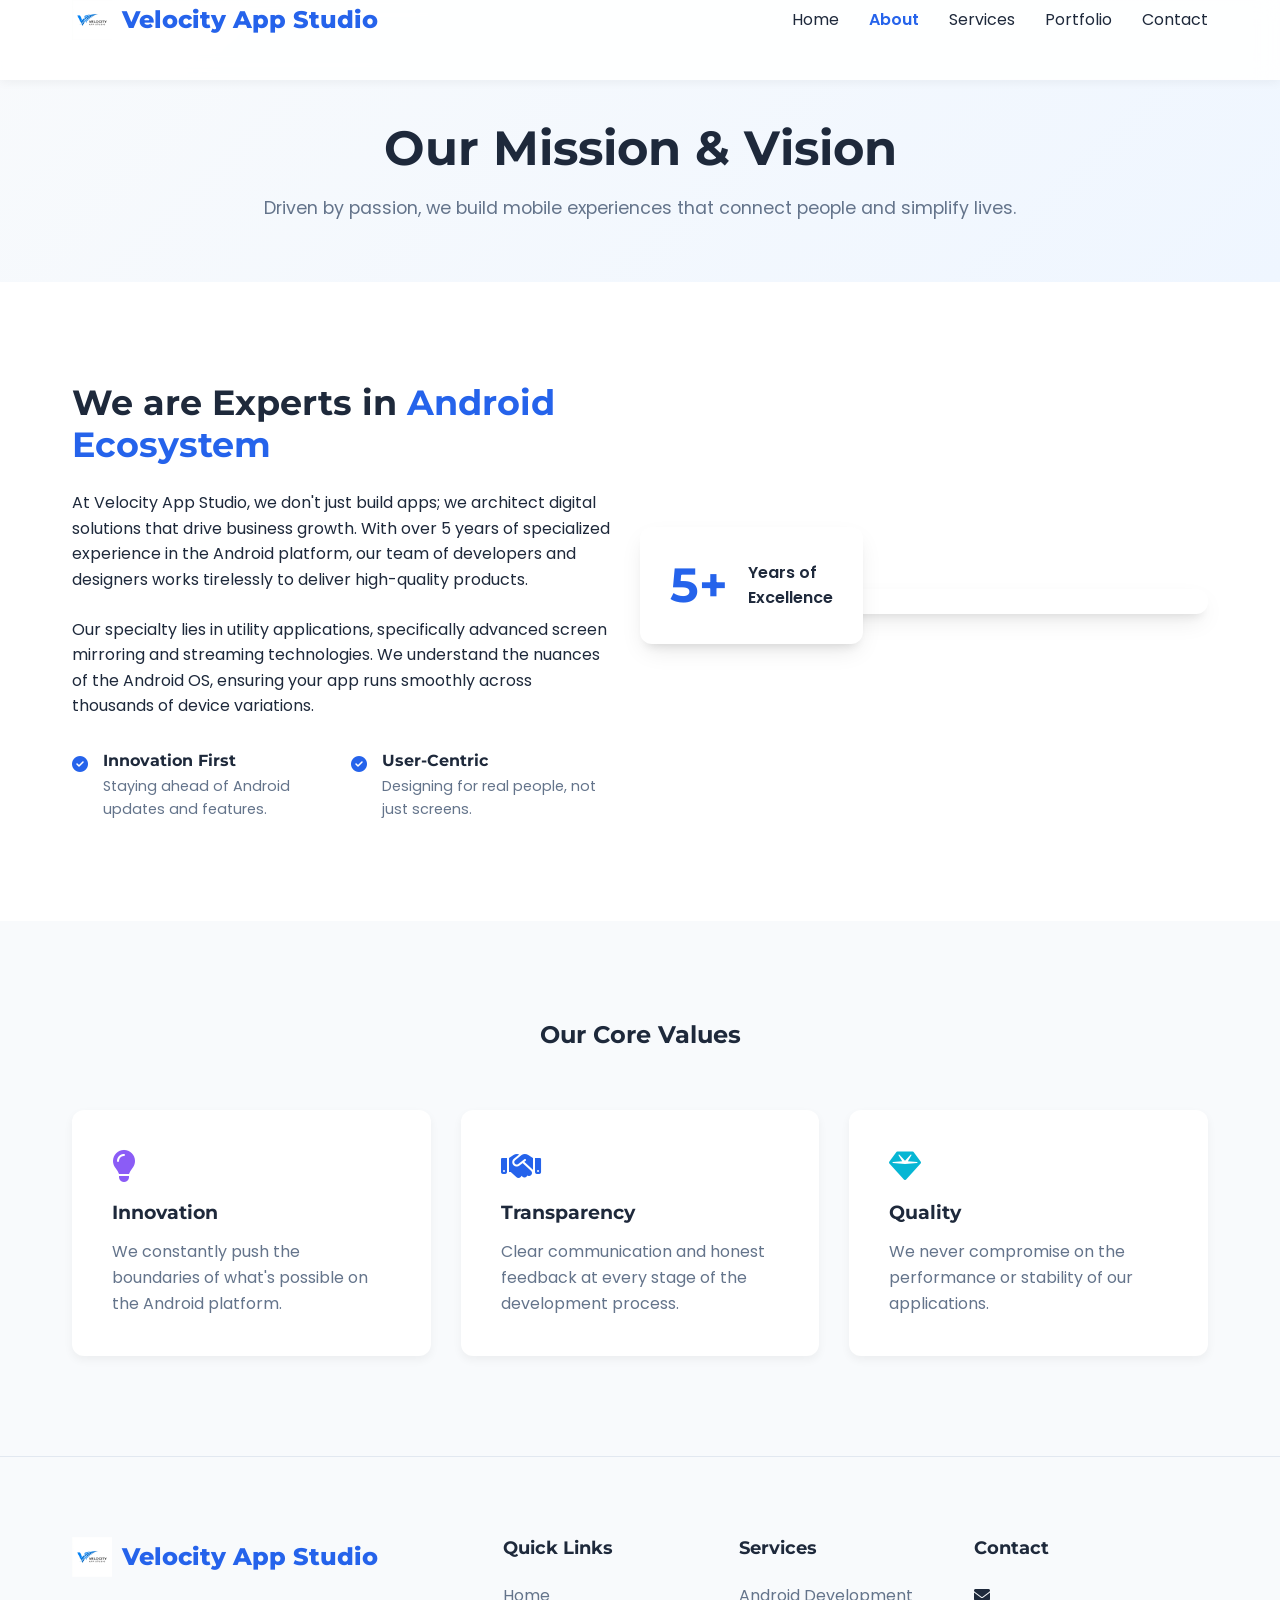
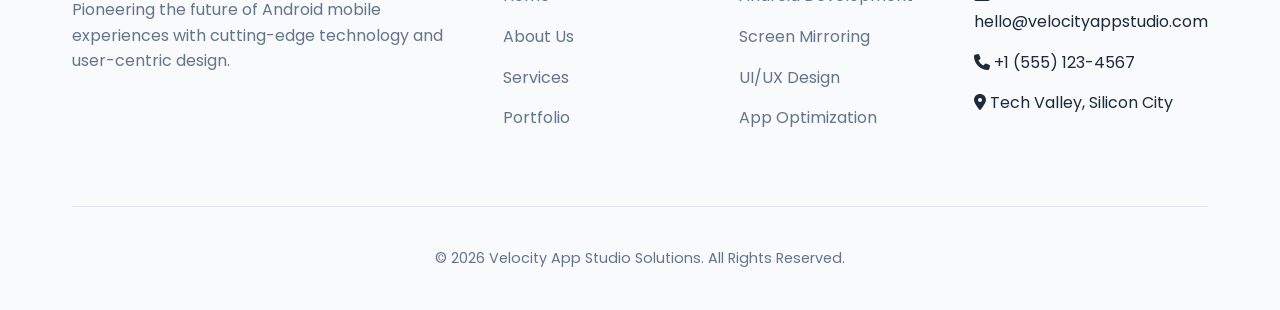
==== about.html @ 6c895ee3 "Initial commit for Velocity App Studio" ====
<!DOCTYPE html>
<html lang="en">
<head>
    <meta charset="UTF-8">
    <meta name="viewport" content="width=device-width, initial-scale=1.0">
    <title>About Us | Velocity App Studio</title>
    <link rel="preconnect" href="https://fonts.googleapis.com">
    <link rel="preconnect" href="https://fonts.gstatic.com" crossorigin>
    <link href="https://fonts.googleapis.com/css2?family=Montserrat:wght@700;800&family=Poppins:wght@300;400;500;600&display=swap" rel="stylesheet">
    <link rel="stylesheet" href="css/style.css">
    <link rel="stylesheet" href="https://cdnjs.cloudflare.com/ajax/libs/font-awesome/6.4.0/css/all.min.css">
</head>
<body>

    <header>
        <div class="container">
            <nav>
                <a href="index.html" class="logo">
                    <img src="images/logo.png" alt="Velocity App Studio Logo">
                    <span>Velocity App Studio</span>
                </a>
                <ul class="nav-links">
                    <li><a href="index.html">Home</a></li>
                    <li><a href="about.html" class="active">About</a></li>
                    <li><a href="services.html">Services</a></li>
                    <li><a href="portfolio.html">Portfolio</a></li>
                    <li><a href="contact.html">Contact</a></li>
                </ul>
                <div class="mobile-toggle">
                    <i class="fas fa-bars"></i>
                </div>
            </nav>
        </div>
    </header>

    <main>
        <section class="page-header section" style="padding: 120px 0 60px; background: linear-gradient(135deg, #f8fafc, #eff6ff);">
            <div class="container" style="text-align: center;">
                <h1 style="font-size: 3rem; margin-bottom: 1rem;">Our Mission & Vision</h1>
                <p style="color: var(--text-muted); max-width: 800px; margin: 0 auto; font-size: 1.1rem;">Driven by passion, we build mobile experiences that connect people and simplify lives.</p>
            </div>
        </section>

        <section class="about-content section">
            <div class="container">
                <div style="display: grid; grid-template-columns: 1fr 1fr; gap: 60px; align-items: center;">
                    <div class="about-text">
                        <h2 style="margin-bottom: 1.5rem; font-size: 2.2rem;">We are Experts in <span style="color: var(--primary);">Android Ecosystem</span></h2>
                        <p style="margin-bottom: 1.5rem;">At Velocity App Studio, we don't just build apps; we architect digital solutions that drive business growth. With over 5 years of specialized experience in the Android platform, our team of developers and designers works tirelessly to deliver high-quality products.</p>
                        <p style="margin-bottom: 2rem;">Our specialty lies in utility applications, specifically advanced screen mirroring and streaming technologies. We understand the nuances of the Android OS, ensuring your app runs smoothly across thousands of device variations.</p>
                        
                        <div style="display: grid; grid-template-columns: 1fr 1fr; gap: 20px;">
                            <div style="display: flex; gap: 15px; align-items: flex-start;">
                                <i class="fas fa-check-circle" style="color: var(--primary); margin-top: 5px;"></i>
                                <div>
                                    <h4 style="margin-bottom: 5px;">Innovation First</h4>
                                    <p style="font-size: 0.9rem; color: var(--text-muted);">Staying ahead of Android updates and features.</p>
                                </div>
                            </div>
                            <div style="display: flex; gap: 15px; align-items: flex-start;">
                                <i class="fas fa-check-circle" style="color: var(--primary); margin-top: 5px;"></i>
                                <div>
                                    <h4 style="margin-bottom: 5px;">User-Centric</h4>
                                    <p style="font-size: 0.9rem; color: var(--text-muted);">Designing for real people, not just screens.</p>
                                </div>
                            </div>
                        </div>
                    </div>
                    <div class="about-image">
                        <div style="position: relative;">
                            <img src="https://images.unsplash.com/photo-1522071820081-009f0129c71c?auto=format&fit=crop&w=800&q=80" alt="Team working" style="border-radius: var(--radius); box-shadow: var(--card-shadow);">
                            <div style="position: absolute; bottom: -30px; left: -30px; background: white; padding: 30px; border-radius: var(--radius); box-shadow: var(--card-shadow); display: flex; align-items: center; gap: 20px;">
                                <h2 style="font-size: 3rem; color: var(--primary);">5+</h2>
                                <p style="font-weight: 600;">Years of<br>Excellence</p>
                            </div>
                        </div>
                    </div>
                </div>
            </div>
        </section>

        <section class="values section" style="background: var(--bg-alt);">
            <div class="container">
                <div style="text-align: center; margin-bottom: 60px;">
                    <h2>Our Core Values</h2>
                </div>
                <div style="display: grid; grid-template-columns: repeat(3, 1fr); gap: 30px;">
                    <div class="reveal" style="background: white; padding: 40px; border-radius: var(--radius); box-shadow: 0 4px 10px rgba(0,0,0,0.05);">
                        <i class="fas fa-lightbulb" style="font-size: 2rem; color: var(--accent); margin-bottom: 20px;"></i>
                        <h3>Innovation</h3>
                        <p style="color: var(--text-muted); margin-top: 15px;">We constantly push the boundaries of what's possible on the Android platform.</p>
                    </div>
                    <div class="reveal" style="background: white; padding: 40px; border-radius: var(--radius); box-shadow: 0 4px 10px rgba(0,0,0,0.05);">
                        <i class="fas fa-handshake" style="font-size: 2rem; color: var(--primary); margin-bottom: 20px;"></i>
                        <h3>Transparency</h3>
                        <p style="color: var(--text-muted); margin-top: 15px;">Clear communication and honest feedback at every stage of the development process.</p>
                    </div>
                    <div class="reveal" style="background: white; padding: 40px; border-radius: var(--radius); box-shadow: 0 4px 10px rgba(0,0,0,0.05);">
                        <i class="fas fa-gem" style="font-size: 2rem; color: var(--secondary); margin-bottom: 20px;"></i>
                        <h3>Quality</h3>
                        <p style="color: var(--text-muted); margin-top: 15px;">We never compromise on the performance or stability of our applications.</p>
                    </div>
                </div>
            </div>
        </section>
    </main>

    <footer>
        <div class="container">
            <div class="footer-grid">
                <div class="footer-brand">
                    <a href="index.html" class="logo">
                        <img src="images/logo.png" alt="Velocity App Studio Logo">
                        <span>Velocity App Studio</span>
                    </a>
                    <p>Pioneering the future of Android mobile experiences with cutting-edge technology and user-centric design.</p>
                </div>
                <div class="footer-links">
                    <h4>Quick Links</h4>
                    <ul>
                        <li><a href="index.html">Home</a></li>
                        <li><a href="about.html">About Us</a></li>
                        <li><a href="services.html">Services</a></li>
                        <li><a href="portfolio.html">Portfolio</a></li>
                    </ul>
                </div>
                <div class="footer-links">
                    <h4>Services</h4>
                    <ul>
                        <li><a href="#">Android Development</a></li>
                        <li><a href="#">Screen Mirroring</a></li>
                        <li><a href="#">UI/UX Design</a></li>
                        <li><a href="#">App Optimization</a></li>
                    </ul>
                </div>
                <div class="footer-links">
                    <h4>Contact</h4>
                    <ul>
                        <li><i class="fas fa-envelope"></i> hello@velocityappstudio.com</li>
                        <li><i class="fas fa-phone"></i> +1 (555) 123-4567</li>
                        <li><i class="fas fa-map-marker-alt"></i> Tech Valley, Silicon City</li>
                    </ul>
                </div>
            </div>
            <div class="footer-bottom">
                <p>&copy; 2026 Velocity App Studio Solutions. All Rights Reserved.</p>
            </div>
        </div>
    </footer>

    <script src="js/main.js"></script>
</body>
</html>
---- css/style.css ----
/* 
  Velocity App Studio - Modern App Development Agency
  Design System & Global Styles
*/

:root {
    --primary: #2563eb;
    --primary-dark: #1d4ed8;
    --secondary: #06b6d4;
    --accent: #8b5cf6;
    --bg-light: #ffffff;
    --bg-alt: #f8fafc;
    --text-main: #1e293b;
    --text-muted: #64748b;
    --white: #ffffff;
    --card-shadow: 0 10px 25px -5px rgba(0, 0, 0, 0.1), 0 8px 10px -6px rgba(0, 0, 0, 0.1);
    --header-height: 80px;
    --radius: 12px;
    --font-heading: 'Montserrat', sans-serif;
    --font-body: 'Poppins', sans-serif;
    --transition: all 0.3s cubic-bezier(0.4, 0, 0.2, 1);
}

* {
    margin: 0;
    padding: 0;
    box-sizing: border-box;
}

html {
    scroll-behavior: smooth;
}

body {
    font-family: var(--font-body);
    color: var(--text-main);
    background-color: var(--bg-light);
    line-height: 1.6;
    overflow-x: hidden;
}

h1, h2, h3, h4, h5, h6 {
    font-family: var(--font-heading);
    font-weight: 700;
    color: var(--text-main);
    line-height: 1.2;
}

a {
    text-decoration: none;
    color: inherit;
    transition: var(--transition);
}

ul {
    list-style: none;
}

img {
    max-width: 100%;
    height: auto;
    display: block;
}

.container {
    max-width: 1200px;
    margin: 0 auto;
    padding: 0 2rem;
}

.section {
    padding: 100px 0;
}

.btn {
    display: inline-block;
    padding: 12px 32px;
    border-radius: 50px;
    font-weight: 600;
    cursor: pointer;
    transition: var(--transition);
    border: none;
    font-size: 1rem;
}

.btn-primary {
    background: linear-gradient(135deg, var(--primary), var(--secondary));
    color: var(--white);
    box-shadow: 0 4px 15px rgba(37, 99, 235, 0.3);
}

.btn-primary:hover {
    transform: translateY(-2px);
    box-shadow: 0 8px 20px rgba(37, 99, 235, 0.4);
}

.btn-outline {
    background: transparent;
    border: 2px solid var(--primary);
    color: var(--primary);
}

.btn-outline:hover {
    background: var(--primary);
    color: var(--white);
}

/* Navbar */
header {
    height: var(--header-height);
    background: rgba(255, 255, 255, 0.9);
    backdrop-filter: blur(10px);
    position: fixed;
    top: 0;
    left: 0;
    width: 100%;
    z-index: 1000;
    box-shadow: 0 2px 10px rgba(0,0,0,0.05);
}

nav {
    display: flex;
    justify-content: space-between;
    align-items: center;
    height: 100%;
}

.logo {
    display: flex;
    align-items: center;
    gap: 10px;
    font-size: 1.5rem;
    font-weight: 800;
    color: var(--primary);
    font-family: var(--font-heading);
}

.logo img {
    height: 40px;
}

.nav-links {
    display: flex;
    gap: 30px;
}

.nav-links a:hover {
    color: var(--primary);
}

.nav-links a.active {
    color: var(--primary);
    font-weight: 600;
}

.mobile-toggle {
    display: none;
}

/* Footer */
footer {
    background: var(--bg-alt);
    padding: 80px 0 40px;
    border-top: 1px solid #e2e8f0;
}

.footer-grid {
    display: grid;
    grid-template-columns: 2fr 1fr 1fr 1fr;
    gap: 40px;
    margin-bottom: 60px;
}

.footer-brand p {
    margin: 20px 0;
    color: var(--text-muted);
}

.footer-links h4 {
    margin-bottom: 25px;
    font-size: 1.1rem;
}

.footer-links ul li {
    margin-bottom: 15px;
}

.footer-links ul li a {
    color: var(--text-muted);
}

.footer-links ul li a:hover {
    color: var(--primary);
    padding-left: 5px;
}

.footer-bottom {
    text-align: center;
    padding-top: 40px;
    border-top: 1px solid #e2e8f0;
    color: var(--text-muted);
    font-size: 0.9rem;
}

/* Animations */
.reveal {
    opacity: 0;
    transform: translateY(30px);
    transition: all 0.8s ease-out;
}

.reveal.active {
    opacity: 1;
    transform: translateY(0);
}

@media (max-width: 768px) {
    .nav-links {
        display: none;
    }
    
    .mobile-toggle {
        display: block;
        font-size: 1.5rem;
    }

    .footer-grid {
        grid-template-columns: 1fr 1fr;
    }
}

@media (max-width: 480px) {
    .footer-grid {
        grid-template-columns: 1fr;
    }
}
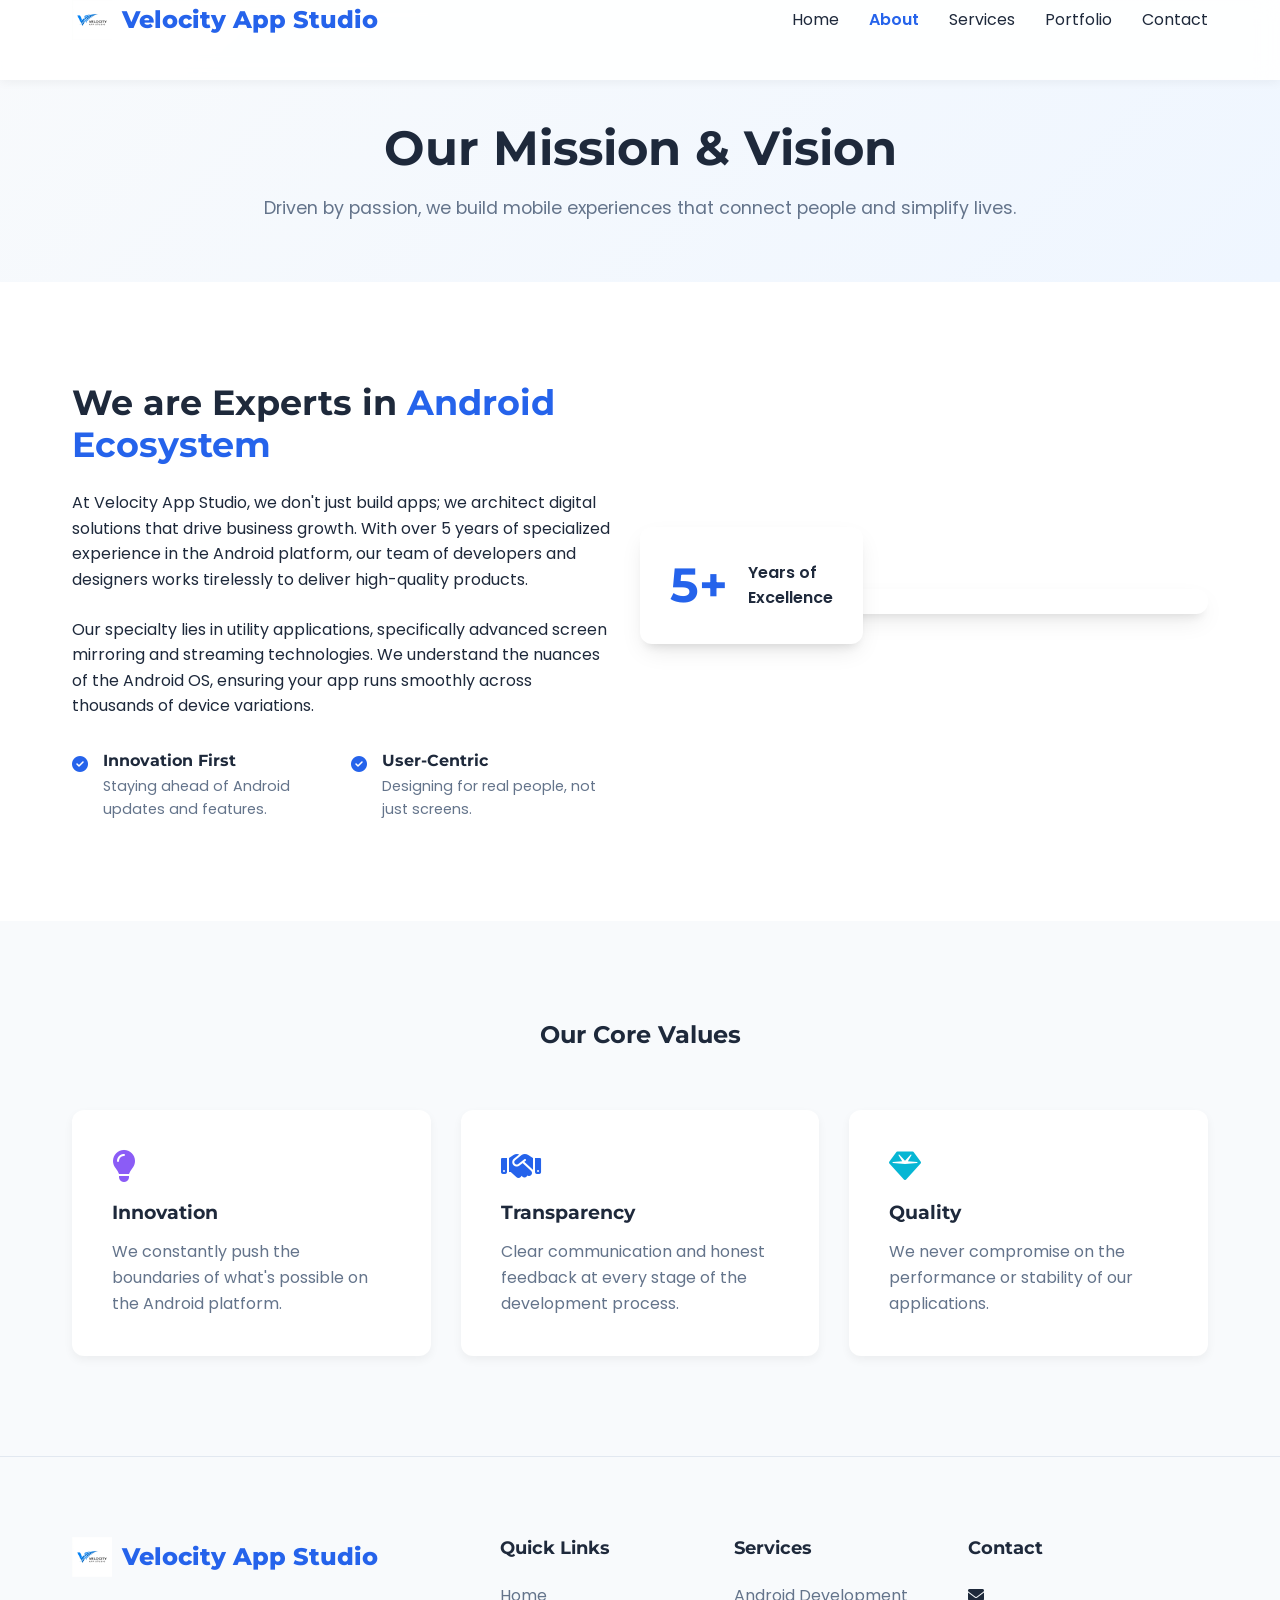
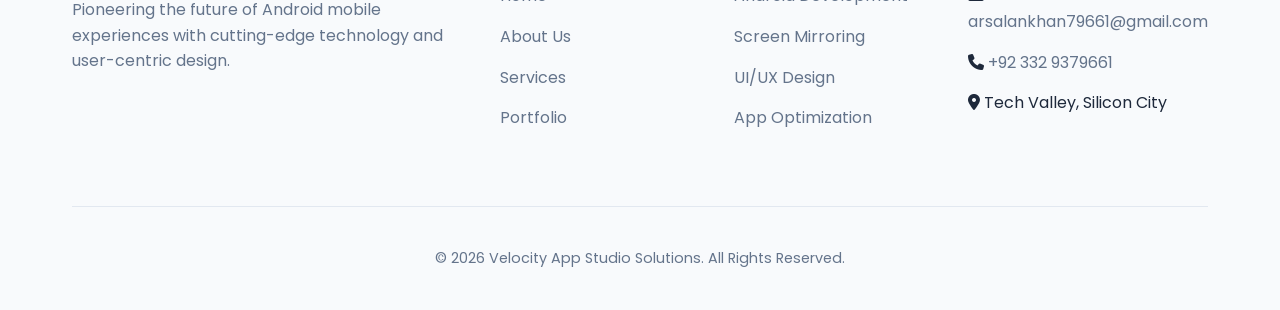
==== commit db4b231a: "Update contact information with actual details and WhatsApp links" ====
--- a/about.html
+++ b/about.html
@@ -136,8 +136,8 @@
                 <div class="footer-links">
                     <h4>Contact</h4>
                     <ul>
-                        <li><i class="fas fa-envelope"></i> hello@velocityappstudio.com</li>
-                        <li><i class="fas fa-phone"></i> +1 (555) 123-4567</li>
+                        <li><i class="fas fa-envelope"></i> <a href="mailto:arsalankhan79661@gmail.com">arsalankhan79661@gmail.com</a></li>
+                        <li><i class="fas fa-phone"></i> <a href="https://wa.me/923329379661">+92 332 9379661</a></li>
                         <li><i class="fas fa-map-marker-alt"></i> Tech Valley, Silicon City</li>
                     </ul>
                 </div>
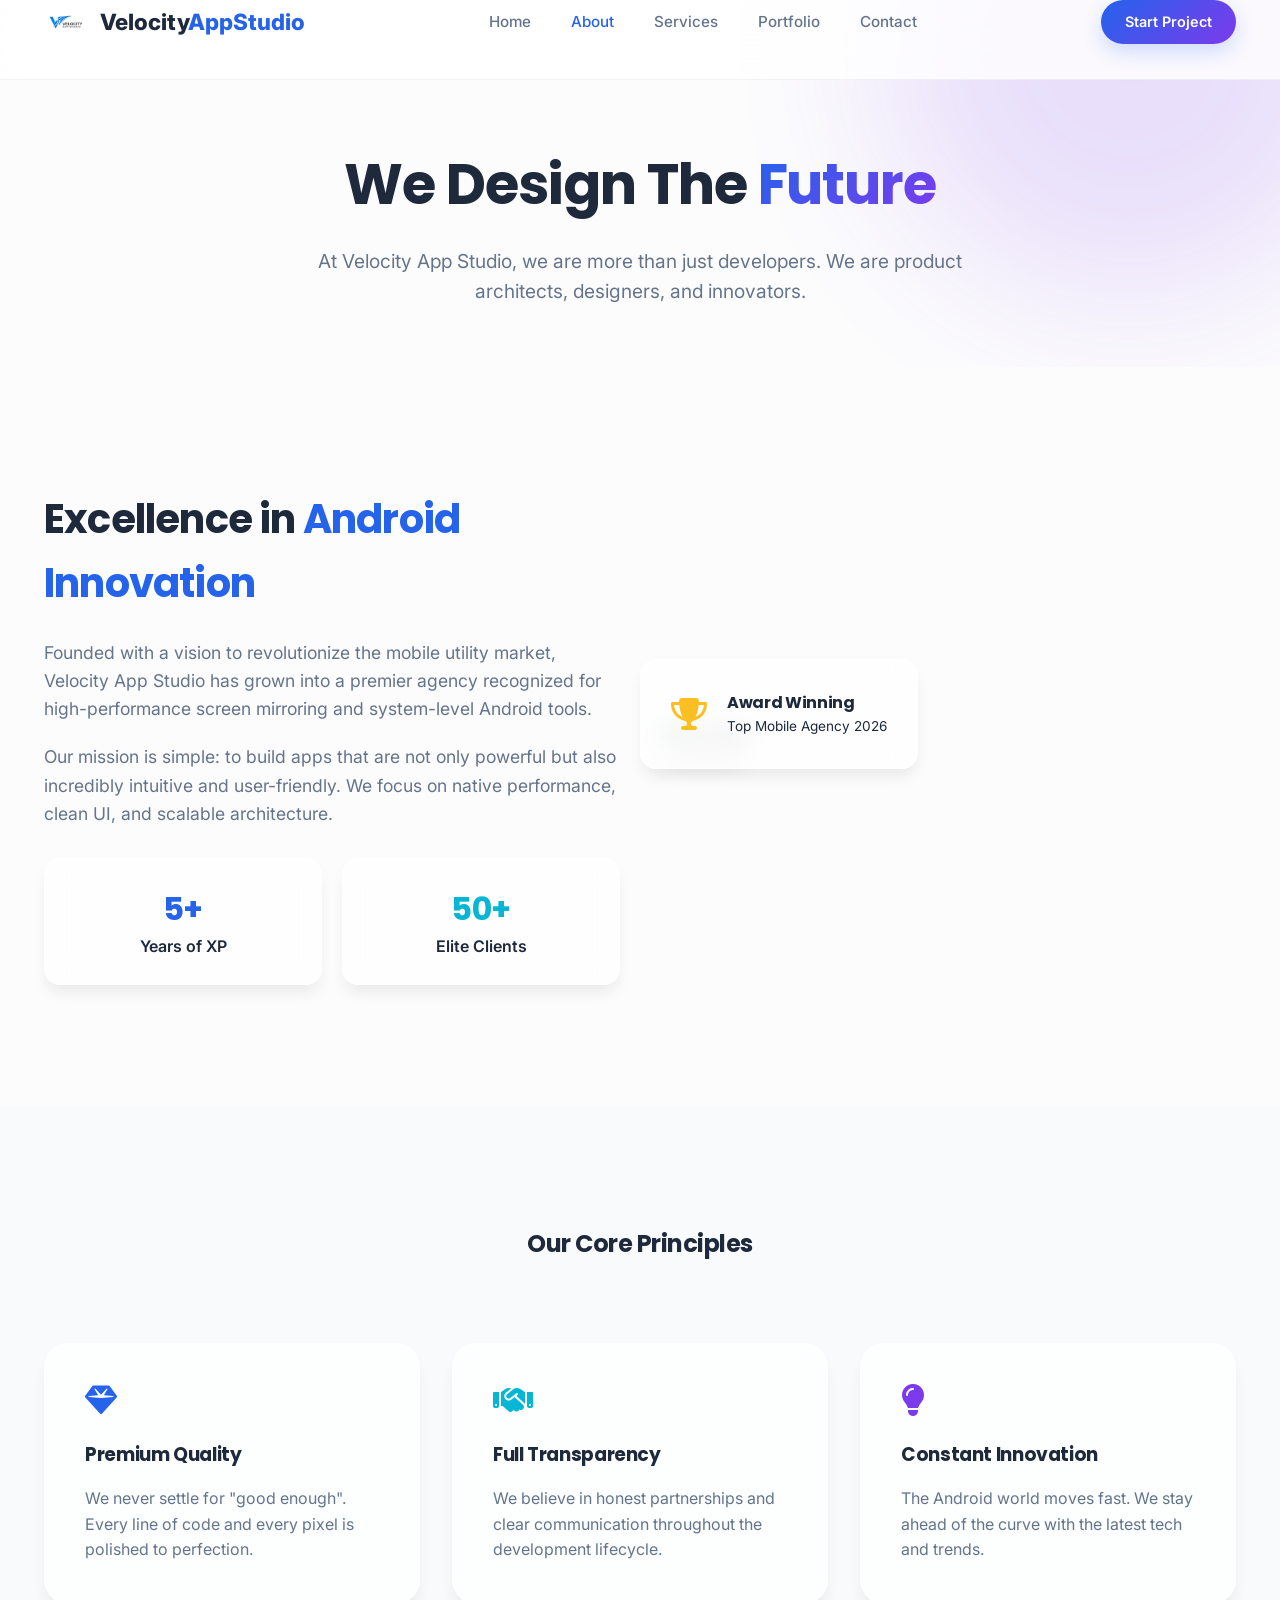
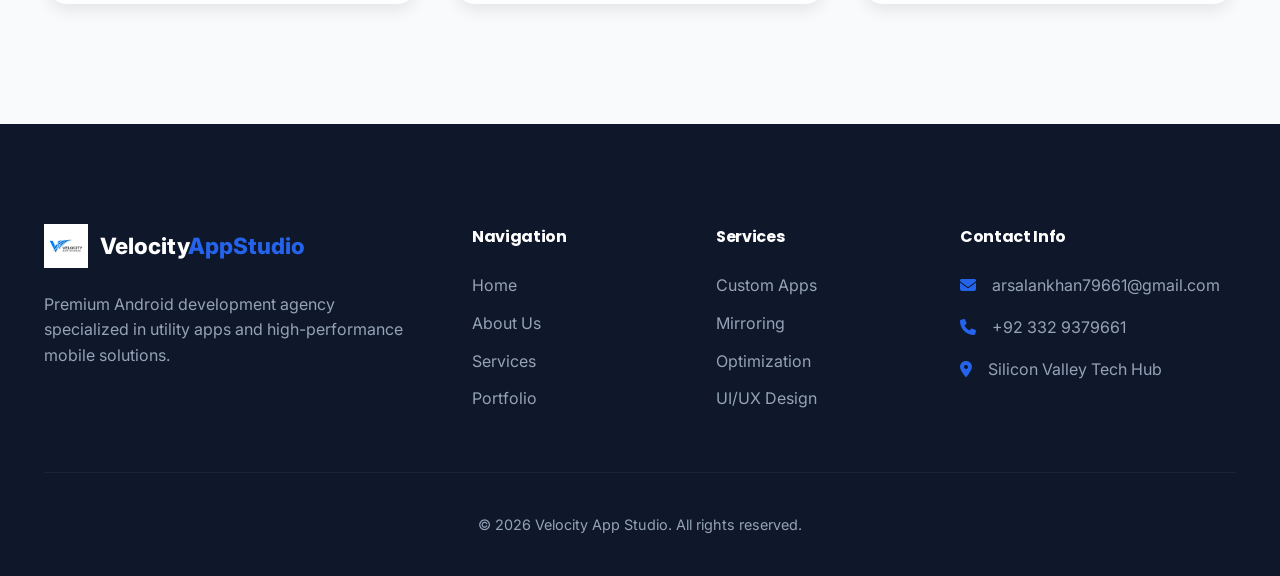
==== commit 52441119: "UI/UX Redesign v2.0: Premium Glassmorphism, Advanced Animations, and Enhanced Mobile Layout" ====
--- a/about.html
+++ b/about.html
@@ -4,9 +4,6 @@
     <meta charset="UTF-8">
     <meta name="viewport" content="width=device-width, initial-scale=1.0">
     <title>About Us | Velocity App Studio</title>
-    <link rel="preconnect" href="https://fonts.googleapis.com">
-    <link rel="preconnect" href="https://fonts.gstatic.com" crossorigin>
-    <link href="https://fonts.googleapis.com/css2?family=Montserrat:wght@700;800&family=Poppins:wght@300;400;500;600&display=swap" rel="stylesheet">
     <link rel="stylesheet" href="css/style.css">
     <link rel="stylesheet" href="https://cdnjs.cloudflare.com/ajax/libs/font-awesome/6.4.0/css/all.min.css">
 </head>
@@ -16,8 +13,8 @@
         <div class="container">
             <nav>
                 <a href="index.html" class="logo">
-                    <img src="images/logo.png" alt="Velocity App Studio Logo">
-                    <span>Velocity App Studio</span>
+                    <img src="images/logo.png" alt="Logo">
+                    <span>Velocity<span style="color: var(--primary);">AppStudio</span></span>
                 </a>
                 <ul class="nav-links">
                     <li><a href="index.html">Home</a></li>
@@ -26,52 +23,48 @@
                     <li><a href="portfolio.html">Portfolio</a></li>
                     <li><a href="contact.html">Contact</a></li>
                 </ul>
-                <div class="mobile-toggle">
-                    <i class="fas fa-bars"></i>
-                </div>
+                <a href="contact.html" class="btn btn-primary" style="padding: 10px 24px; font-size: 0.9rem;">Start Project</a>
             </nav>
         </div>
     </header>
 
     <main>
-        <section class="page-header section" style="padding: 120px 0 60px; background: linear-gradient(135deg, #f8fafc, #eff6ff);">
+        <section class="hero" style="padding-top: 140px; padding-bottom: 60px;">
+            <div class="hero-bg-shapes">
+                <div class="shape shape-1" style="background: var(--secondary);"></div>
+            </div>
             <div class="container" style="text-align: center;">
-                <h1 style="font-size: 3rem; margin-bottom: 1rem;">Our Mission & Vision</h1>
-                <p style="color: var(--text-muted); max-width: 800px; margin: 0 auto; font-size: 1.1rem;">Driven by passion, we build mobile experiences that connect people and simplify lives.</p>
+                <h1 style="font-size: 3.5rem; margin-bottom: 16px;">We Design The <span class="text-gradient">Future</span></h1>
+                <p style="color: var(--text-muted); max-width: 700px; margin: 0 auto; font-size: 1.2rem;">At Velocity App Studio, we are more than just developers. We are product architects, designers, and innovators.</p>
             </div>
         </section>
 
-        <section class="about-content section">
+        <section class="section">
             <div class="container">
-                <div style="display: grid; grid-template-columns: 1fr 1fr; gap: 60px; align-items: center;">
-                    <div class="about-text">
-                        <h2 style="margin-bottom: 1.5rem; font-size: 2.2rem;">We are Experts in <span style="color: var(--primary);">Android Ecosystem</span></h2>
-                        <p style="margin-bottom: 1.5rem;">At Velocity App Studio, we don't just build apps; we architect digital solutions that drive business growth. With over 5 years of specialized experience in the Android platform, our team of developers and designers works tirelessly to deliver high-quality products.</p>
-                        <p style="margin-bottom: 2rem;">Our specialty lies in utility applications, specifically advanced screen mirroring and streaming technologies. We understand the nuances of the Android OS, ensuring your app runs smoothly across thousands of device variations.</p>
+                <div class="grid-2">
+                    <div class="reveal">
+                        <h2 style="font-size: 2.5rem; margin-bottom: 24px;">Excellence in <span style="color: var(--primary);">Android Innovation</span></h2>
+                        <p style="margin-bottom: 20px; font-size: 1.1rem; color: var(--text-muted);">Founded with a vision to revolutionize the mobile utility market, Velocity App Studio has grown into a premier agency recognized for high-performance screen mirroring and system-level Android tools.</p>
+                        <p style="margin-bottom: 30px; font-size: 1.1rem; color: var(--text-muted);">Our mission is simple: to build apps that are not only powerful but also incredibly intuitive and user-friendly. We focus on native performance, clean UI, and scalable architecture.</p>
                         
-                        <div style="display: grid; grid-template-columns: 1fr 1fr; gap: 20px;">
-                            <div style="display: flex; gap: 15px; align-items: flex-start;">
-                                <i class="fas fa-check-circle" style="color: var(--primary); margin-top: 5px;"></i>
-                                <div>
-                                    <h4 style="margin-bottom: 5px;">Innovation First</h4>
-                                    <p style="font-size: 0.9rem; color: var(--text-muted);">Staying ahead of Android updates and features.</p>
-                                </div>
+                        <div class="grid-2" style="gap: 20px;">
+                            <div class="glass-card" style="padding: 24px; text-align: center;">
+                                <h3 style="font-size: 2rem; color: var(--primary);">5+</h3>
+                                <p style="font-weight: 600;">Years of XP</p>
                             </div>
-                            <div style="display: flex; gap: 15px; align-items: flex-start;">
-                                <i class="fas fa-check-circle" style="color: var(--primary); margin-top: 5px;"></i>
-                                <div>
-                                    <h4 style="margin-bottom: 5px;">User-Centric</h4>
-                                    <p style="font-size: 0.9rem; color: var(--text-muted);">Designing for real people, not just screens.</p>
-                                </div>
+                            <div class="glass-card" style="padding: 24px; text-align: center;">
+                                <h3 style="font-size: 2rem; color: var(--accent);">50+</h3>
+                                <p style="font-weight: 600;">Elite Clients</p>
                             </div>
                         </div>
                     </div>
-                    <div class="about-image">
-                        <div style="position: relative;">
-                            <img src="https://images.unsplash.com/photo-1522071820081-009f0129c71c?auto=format&fit=crop&w=800&q=80" alt="Team working" style="border-radius: var(--radius); box-shadow: var(--card-shadow);">
-                            <div style="position: absolute; bottom: -30px; left: -30px; background: white; padding: 30px; border-radius: var(--radius); box-shadow: var(--card-shadow); display: flex; align-items: center; gap: 20px;">
-                                <h2 style="font-size: 3rem; color: var(--primary);">5+</h2>
-                                <p style="font-weight: 600;">Years of<br>Excellence</p>
+                    <div class="reveal" style="position: relative;">
+                        <img src="https://images.unsplash.com/photo-1552664730-d307ca884978?auto=format&fit=crop&w=800&q=80" alt="Our Team" style="width: 100%; border-radius: var(--radius-lg); box-shadow: var(--shadow-lg);">
+                        <div class="glass-card" style="position: absolute; bottom: -20px; left: -20px; padding: 30px; display: flex; align-items: center; gap: 20px;">
+                            <i class="fas fa-trophy fa-2x" style="color: #fbbf24;"></i>
+                            <div>
+                                <h4 style="margin: 0;">Award Winning</h4>
+                                <p style="font-size: 0.85rem; margin: 0;">Top Mobile Agency 2026</p>
                             </div>
                         </div>
                     </div>
@@ -79,26 +72,27 @@
             </div>
         </section>
 
-        <section class="values section" style="background: var(--bg-alt);">
+        <!-- Values -->
+        <section class="section" style="background: #f8fafc;">
             <div class="container">
-                <div style="text-align: center; margin-bottom: 60px;">
-                    <h2>Our Core Values</h2>
+                <div style="text-align: center; margin-bottom: 80px;">
+                    <h2>Our Core Principles</h2>
                 </div>
-                <div style="display: grid; grid-template-columns: repeat(3, 1fr); gap: 30px;">
-                    <div class="reveal" style="background: white; padding: 40px; border-radius: var(--radius); box-shadow: 0 4px 10px rgba(0,0,0,0.05);">
-                        <i class="fas fa-lightbulb" style="font-size: 2rem; color: var(--accent); margin-bottom: 20px;"></i>
-                        <h3>Innovation</h3>
-                        <p style="color: var(--text-muted); margin-top: 15px;">We constantly push the boundaries of what's possible on the Android platform.</p>
+                <div class="grid-3">
+                    <div class="card glass-card reveal">
+                        <i class="fas fa-gem fa-2x" style="color: var(--primary); margin-bottom: 24px;"></i>
+                        <h3>Premium Quality</h3>
+                        <p style="color: var(--text-muted); margin-top: 16px;">We never settle for "good enough". Every line of code and every pixel is polished to perfection.</p>
                     </div>
-                    <div class="reveal" style="background: white; padding: 40px; border-radius: var(--radius); box-shadow: 0 4px 10px rgba(0,0,0,0.05);">
-                        <i class="fas fa-handshake" style="font-size: 2rem; color: var(--primary); margin-bottom: 20px;"></i>
-                        <h3>Transparency</h3>
-                        <p style="color: var(--text-muted); margin-top: 15px;">Clear communication and honest feedback at every stage of the development process.</p>
+                    <div class="card glass-card reveal">
+                        <i class="fas fa-handshake fa-2x" style="color: var(--accent); margin-bottom: 24px;"></i>
+                        <h3>Full Transparency</h3>
+                        <p style="color: var(--text-muted); margin-top: 16px;">We believe in honest partnerships and clear communication throughout the development lifecycle.</p>
                     </div>
-                    <div class="reveal" style="background: white; padding: 40px; border-radius: var(--radius); box-shadow: 0 4px 10px rgba(0,0,0,0.05);">
-                        <i class="fas fa-gem" style="font-size: 2rem; color: var(--secondary); margin-bottom: 20px;"></i>
-                        <h3>Quality</h3>
-                        <p style="color: var(--text-muted); margin-top: 15px;">We never compromise on the performance or stability of our applications.</p>
+                    <div class="card glass-card reveal">
+                        <i class="fas fa-lightbulb fa-2x" style="color: var(--secondary); margin-bottom: 24px;"></i>
+                        <h3>Constant Innovation</h3>
+                        <p style="color: var(--text-muted); margin-top: 16px;">The Android world moves fast. We stay ahead of the curve with the latest tech and trends.</p>
                     </div>
                 </div>
             </div>
@@ -107,43 +101,43 @@
 
     <footer>
         <div class="container">
-            <div class="footer-grid">
-                <div class="footer-brand">
-                    <a href="index.html" class="logo">
-                        <img src="images/logo.png" alt="Velocity App Studio Logo">
-                        <span>Velocity App Studio</span>
+            <div style="display: grid; grid-template-columns: 2fr 1fr 1fr 1.5fr; gap: 60px; margin-bottom: 60px;">
+                <div>
+                    <a href="index.html" class="logo" style="color: white; margin-bottom: 24px;">
+                        <img src="images/logo.png" alt="Logo">
+                        <span>Velocity<span style="color: var(--primary);">AppStudio</span></span>
                     </a>
-                    <p>Pioneering the future of Android mobile experiences with cutting-edge technology and user-centric design.</p>
+                    <p style="margin-bottom: 30px;">Premium Android development agency specialized in utility apps and high-performance mobile solutions.</p>
                 </div>
-                <div class="footer-links">
-                    <h4>Quick Links</h4>
-                    <ul>
+                <div>
+                    <h4>Navigation</h4>
+                    <ul style="display: grid; gap: 12px;">
                         <li><a href="index.html">Home</a></li>
                         <li><a href="about.html">About Us</a></li>
                         <li><a href="services.html">Services</a></li>
                         <li><a href="portfolio.html">Portfolio</a></li>
                     </ul>
                 </div>
-                <div class="footer-links">
+                <div>
                     <h4>Services</h4>
-                    <ul>
-                        <li><a href="#">Android Development</a></li>
-                        <li><a href="#">Screen Mirroring</a></li>
+                    <ul style="display: grid; gap: 12px;">
+                        <li><a href="#">Custom Apps</a></li>
+                        <li><a href="#">Mirroring</a></li>
+                        <li><a href="#">Optimization</a></li>
                         <li><a href="#">UI/UX Design</a></li>
-                        <li><a href="#">App Optimization</a></li>
                     </ul>
                 </div>
-                <div class="footer-links">
-                    <h4>Contact</h4>
-                    <ul>
-                        <li><i class="fas fa-envelope"></i> <a href="mailto:arsalankhan79661@gmail.com">arsalankhan79661@gmail.com</a></li>
-                        <li><i class="fas fa-phone"></i> <a href="https://wa.me/923329379661">+92 332 9379661</a></li>
-                        <li><i class="fas fa-map-marker-alt"></i> Tech Valley, Silicon City</li>
+                <div>
+                    <h4>Contact Info</h4>
+                    <ul style="display: grid; gap: 16px;">
+                        <li><i class="fas fa-envelope" style="color: var(--primary); margin-right: 12px;"></i> arsalankhan79661@gmail.com</li>
+                        <li><i class="fas fa-phone" style="color: var(--primary); margin-right: 12px;"></i> +92 332 9379661</li>
+                        <li><i class="fas fa-location-dot" style="color: var(--primary); margin-right: 12px;"></i> Silicon Valley Tech Hub</li>
                     </ul>
                 </div>
             </div>
-            <div class="footer-bottom">
-                <p>&copy; 2026 Velocity App Studio Solutions. All Rights Reserved.</p>
+            <div style="border-top: 1px solid rgba(255,255,255,0.05); padding-top: 40px; text-align: center; font-size: 0.9rem;">
+                <p>&copy; 2026 Velocity App Studio. All rights reserved.</p>
             </div>
         </div>
     </footer>
--- a/css/style.css
+++ b/css/style.css
@@ -1,26 +1,47 @@
 /* 
-  Velocity App Studio - Modern App Development Agency
-  Design System & Global Styles
+  Velocity App Studio - Premium Design System v2.0
+  Focus: Modernity, Glassmorphism, Sophisticated Gradients
 */
 
+@import url('https://fonts.googleapis.com/css2?family=Inter:wght@300;400;500;600;700&family=Poppins:wght@600;700;800&display=swap');
+
 :root {
+    /* Color Palette */
+    --primary-gradient: linear-gradient(135deg, #2563eb 0%, #7c3aed 100%);
+    --accent-gradient: linear-gradient(135deg, #06b6d4 0%, #3b82f6 100%);
+    --surface-glass: rgba(255, 255, 255, 0.7);
+    --surface-glass-border: rgba(255, 255, 255, 0.3);
+    
     --primary: #2563eb;
-    --primary-dark: #1d4ed8;
-    --secondary: #06b6d4;
-    --accent: #8b5cf6;
-    --bg-light: #ffffff;
-    --bg-alt: #f8fafc;
+    --secondary: #7c3aed;
+    --accent: #06b6d4;
+    --bg-main: #fcfcfd;
+    --bg-dark: #0f172a;
     --text-main: #1e293b;
     --text-muted: #64748b;
     --white: #ffffff;
-    --card-shadow: 0 10px 25px -5px rgba(0, 0, 0, 0.1), 0 8px 10px -6px rgba(0, 0, 0, 0.1);
+    
+    /* Spacing & Radius */
+    --radius-lg: 24px;
+    --radius-md: 16px;
+    --radius-sm: 8px;
     --header-height: 80px;
-    --radius: 12px;
-    --font-heading: 'Montserrat', sans-serif;
-    --font-body: 'Poppins', sans-serif;
-    --transition: all 0.3s cubic-bezier(0.4, 0, 0.2, 1);
-}
-
+    
+    /* Shadows */
+    --shadow-sm: 0 4px 6px -1px rgba(0, 0, 0, 0.05);
+    --shadow-md: 0 10px 15px -3px rgba(0, 0, 0, 0.08);
+    --shadow-lg: 0 20px 25px -5px rgba(0, 0, 0, 0.1);
+    --shadow-hover: 0 25px 50px -12px rgba(37, 99, 235, 0.15);
+    
+    /* Typography */
+    --font-heading: 'Poppins', sans-serif;
+    --font-body: 'Inter', sans-serif;
+    
+    /* Transitions */
+    --transition: all 0.4s cubic-bezier(0.16, 1, 0.3, 1);
+}
+
+/* Global Reset & Base */
 * {
     margin: 0;
     padding: 0;
@@ -34,16 +55,15 @@
 body {
     font-family: var(--font-body);
     color: var(--text-main);
-    background-color: var(--bg-light);
+    background-color: var(--bg-main);
     line-height: 1.6;
     overflow-x: hidden;
 }
 
-h1, h2, h3, h4, h5, h6 {
+h1, h2, h3, h4 {
     font-family: var(--font-heading);
     font-weight: 700;
-    color: var(--text-main);
-    line-height: 1.2;
+    letter-spacing: -0.02em;
 }
 
 a {
@@ -56,42 +76,56 @@
     list-style: none;
 }
 
-img {
-    max-width: 100%;
-    height: auto;
-    display: block;
-}
-
+/* Layout Utilities */
 .container {
-    max-width: 1200px;
+    max-width: 1240px;
     margin: 0 auto;
-    padding: 0 2rem;
+    padding: 0 24px;
 }
 
 .section {
-    padding: 100px 0;
-}
-
+    padding: 120px 0;
+}
+
+.text-gradient {
+    background: var(--primary-gradient);
+    -webkit-background-clip: text;
+    -webkit-text-fill-color: transparent;
+}
+
+/* Glassmorphism Card */
+.glass-card {
+    background: var(--surface-glass);
+    backdrop-filter: blur(12px);
+    -webkit-backdrop-filter: blur(12px);
+    border: 1px solid var(--surface-glass-border);
+    border-radius: var(--radius-md);
+    box-shadow: var(--shadow-md);
+}
+
+/* Buttons */
 .btn {
-    display: inline-block;
-    padding: 12px 32px;
+    display: inline-flex;
+    align-items: center;
+    justify-content: center;
+    padding: 14px 32px;
     border-radius: 50px;
     font-weight: 600;
+    font-size: 1rem;
     cursor: pointer;
     transition: var(--transition);
     border: none;
-    font-size: 1rem;
 }
 
 .btn-primary {
-    background: linear-gradient(135deg, var(--primary), var(--secondary));
-    color: var(--white);
-    box-shadow: 0 4px 15px rgba(37, 99, 235, 0.3);
+    background: var(--primary-gradient);
+    color: var(--white);
+    box-shadow: 0 8px 20px rgba(37, 99, 235, 0.2);
 }
 
 .btn-primary:hover {
-    transform: translateY(-2px);
-    box-shadow: 0 8px 20px rgba(37, 99, 235, 0.4);
+    transform: translateY(-3px) scale(1.02);
+    box-shadow: 0 12px 30px rgba(37, 99, 235, 0.3);
 }
 
 .btn-outline {
@@ -103,19 +137,20 @@
 .btn-outline:hover {
     background: var(--primary);
     color: var(--white);
-}
-
-/* Navbar */
+    transform: translateY(-2px);
+}
+
+/* Navbar Upgrade */
 header {
     height: var(--header-height);
-    background: rgba(255, 255, 255, 0.9);
-    backdrop-filter: blur(10px);
+    background: rgba(255, 255, 255, 0.8);
+    backdrop-filter: blur(20px);
     position: fixed;
     top: 0;
     left: 0;
     width: 100%;
     z-index: 1000;
-    box-shadow: 0 2px 10px rgba(0,0,0,0.05);
+    border-bottom: 1px solid rgba(0,0,0,0.05);
 }
 
 nav {
@@ -128,109 +163,124 @@
 .logo {
     display: flex;
     align-items: center;
-    gap: 10px;
+    gap: 12px;
+    font-size: 1.4rem;
+    font-weight: 800;
+    color: var(--text-main);
+}
+
+.logo img {
+    height: 44px;
+}
+
+.nav-links {
+    display: flex;
+    gap: 40px;
+}
+
+.nav-links a {
+    font-weight: 500;
+    color: var(--text-muted);
+    font-size: 0.95rem;
+}
+
+.nav-links a:hover, .nav-links a.active {
+    color: var(--primary);
+}
+
+/* Hero Section Refinement */
+.hero {
+    position: relative;
+    overflow: hidden;
+    padding-top: 180px;
+    padding-bottom: 120px;
+}
+
+.hero-bg-shapes {
+    position: absolute;
+    top: 0;
+    left: 0;
+    width: 100%;
+    height: 100%;
+    z-index: -1;
+    pointer-events: none;
+}
+
+.shape {
+    position: absolute;
+    border-radius: 50%;
+    filter: blur(80px);
+    opacity: 0.15;
+}
+
+.shape-1 { width: 500px; height: 500px; background: var(--primary); top: -200px; right: -100px; }
+.shape-2 { width: 400px; height: 400px; background: var(--accent); bottom: -100px; left: -100px; }
+
+/* Grid Layouts */
+.grid-2 { display: grid; grid-template-columns: 1fr 1fr; gap: 40px; align-items: center; }
+.grid-3 { display: grid; grid-template-columns: repeat(3, 1fr); gap: 32px; }
+
+/* Components */
+.card {
+    padding: 40px;
+    transition: var(--transition);
+    height: 100%;
+    border-radius: var(--radius-lg);
+}
+
+.card:hover {
+    transform: translateY(-10px);
+    box-shadow: var(--shadow-hover);
+}
+
+.icon-box {
+    width: 64px;
+    height: 64px;
+    border-radius: 16px;
+    display: flex;
+    align-items: center;
+    justify-content: center;
     font-size: 1.5rem;
-    font-weight: 800;
-    color: var(--primary);
-    font-family: var(--font-heading);
-}
-
-.logo img {
-    height: 40px;
-}
-
-.nav-links {
-    display: flex;
-    gap: 30px;
-}
-
-.nav-links a:hover {
-    color: var(--primary);
-}
-
-.nav-links a.active {
-    color: var(--primary);
-    font-weight: 600;
-}
-
-.mobile-toggle {
-    display: none;
+    margin-bottom: 24px;
 }
 
 /* Footer */
 footer {
-    background: var(--bg-alt);
-    padding: 80px 0 40px;
-    border-top: 1px solid #e2e8f0;
-}
-
-.footer-grid {
-    display: grid;
-    grid-template-columns: 2fr 1fr 1fr 1fr;
-    gap: 40px;
-    margin-bottom: 60px;
-}
-
-.footer-brand p {
-    margin: 20px 0;
-    color: var(--text-muted);
-}
-
-.footer-links h4 {
-    margin-bottom: 25px;
-    font-size: 1.1rem;
-}
-
-.footer-links ul li {
-    margin-bottom: 15px;
-}
-
-.footer-links ul li a {
-    color: var(--text-muted);
-}
-
-.footer-links ul li a:hover {
-    color: var(--primary);
-    padding-left: 5px;
-}
-
-.footer-bottom {
-    text-align: center;
-    padding-top: 40px;
-    border-top: 1px solid #e2e8f0;
-    color: var(--text-muted);
-    font-size: 0.9rem;
+    background: var(--bg-dark);
+    color: #94a3b8;
+    padding: 100px 0 40px;
+}
+
+footer h4 {
+    color: var(--white);
+    margin-bottom: 24px;
+}
+
+footer a:hover {
+    color: var(--white);
+}
+
+/* Responsive */
+@media (max-width: 992px) {
+    .grid-2 { grid-template-columns: 1fr; text-align: center; }
+    .hero-content { margin-bottom: 60px; }
+    .hero-btns { justify-content: center; }
+}
+
+@media (max-width: 768px) {
+    .grid-3 { grid-template-columns: 1fr; }
+    .nav-links { display: none; }
+    .section { padding: 80px 0; }
 }
 
 /* Animations */
 .reveal {
     opacity: 0;
-    transform: translateY(30px);
-    transition: all 0.8s ease-out;
+    transform: translateY(40px);
+    transition: all 0.8s cubic-bezier(0.16, 1, 0.3, 1);
 }
 
 .reveal.active {
     opacity: 1;
     transform: translateY(0);
 }
-
-@media (max-width: 768px) {
-    .nav-links {
-        display: none;
-    }
-    
-    .mobile-toggle {
-        display: block;
-        font-size: 1.5rem;
-    }
-
-    .footer-grid {
-        grid-template-columns: 1fr 1fr;
-    }
-}
-
-@media (max-width: 480px) {
-    .footer-grid {
-        grid-template-columns: 1fr;
-    }
-}
